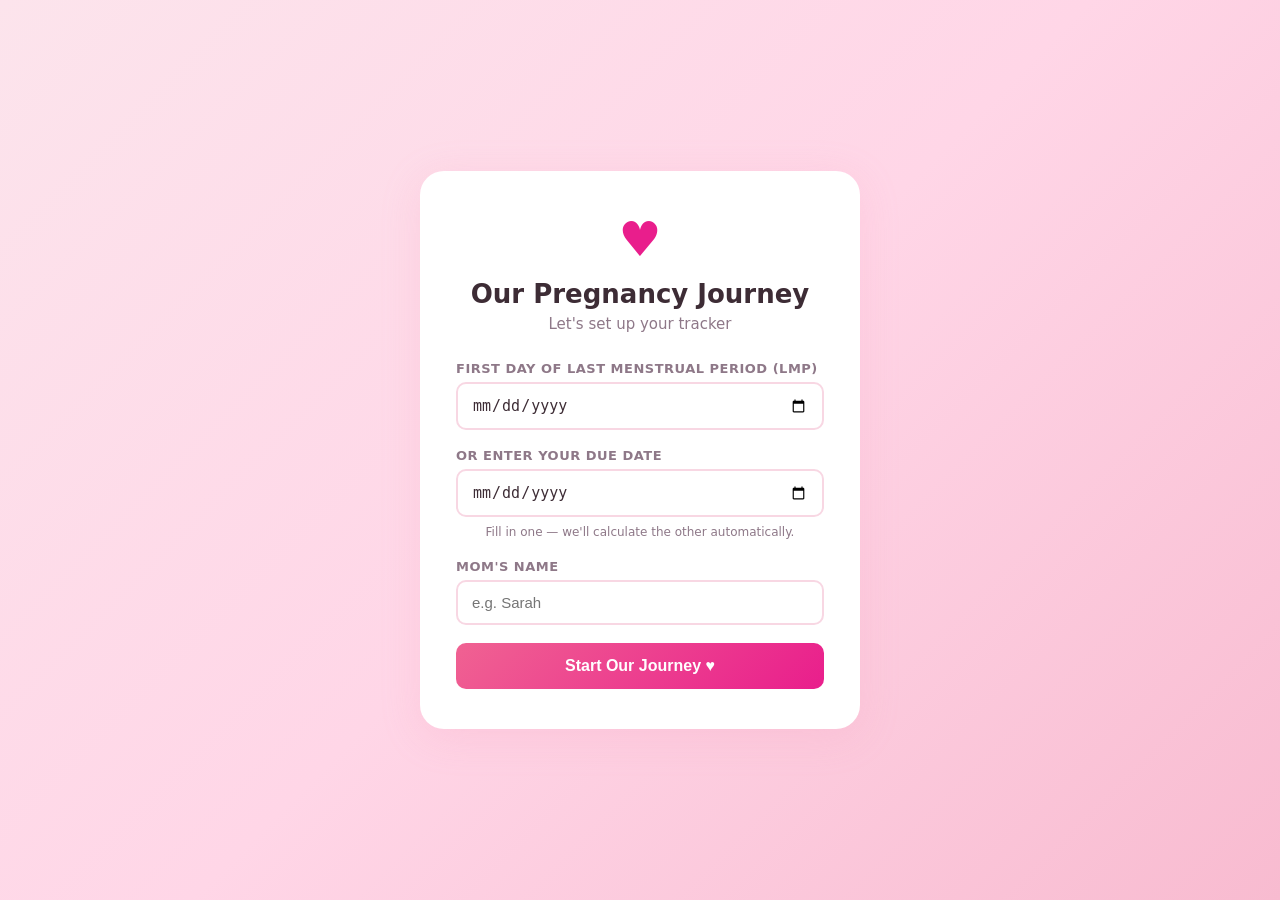
==== pregnancy-tracker.html @ 7a318e93 "Add single-file standalone pregnancy tracker Bundles all CSS and JS inline into one HTML file so it " ====
<!DOCTYPE html>
<html lang="en">
<head>
  <meta charset="UTF-8" />
  <meta name="viewport" content="width=device-width, initial-scale=1.0" />
  <title>Our Pregnancy Journey</title>
  <style>
/* ── Reset & Base ── */
*, *::before, *::after { box-sizing: border-box; margin: 0; padding: 0; }

:root {
  --pink:      #f48fb1;
  --pink-dark: #e91e8c;
  --pink-light:#fce4ec;
  --rose:      #f06292;
  --cream:     #fff8f9;
  --white:     #ffffff;
  --text:      #3d2c35;
  --text-muted:#8e7888;
  --border:    #f8d7e3;
  --shadow:    rgba(244,143,177,.18);
  --radius:    16px;
  --radius-sm: 10px;
}

body {
  font-family: 'Segoe UI', system-ui, -apple-system, sans-serif;
  background: var(--cream);
  color: var(--text);
  min-height: 100vh;
}

.hidden { display: none !important; }
.screen { min-height: 100vh; }

/* ── Setup Screen ── */
#setup-screen {
  display: flex;
  align-items: center;
  justify-content: center;
  padding: 24px;
  background: linear-gradient(135deg, #fce4ec 0%, #ffd6e7 50%, #f8bbd0 100%);
}

.setup-card {
  background: var(--white);
  border-radius: 24px;
  padding: 40px 36px;
  width: 100%;
  max-width: 440px;
  box-shadow: 0 8px 40px var(--shadow);
  text-align: center;
}

.heart-icon {
  font-size: 48px;
  color: var(--pink-dark);
  margin-bottom: 12px;
  animation: heartbeat 1.4s ease infinite;
}

@keyframes heartbeat {
  0%, 100% { transform: scale(1); }
  14%       { transform: scale(1.15); }
  28%       { transform: scale(1); }
  42%       { transform: scale(1.1); }
}

.setup-card h1 { font-size: 26px; font-weight: 700; color: var(--text); margin-bottom: 6px; }
.subtitle { color: var(--text-muted); margin-bottom: 28px; font-size: 15px; }

.form-group { text-align: left; margin-bottom: 18px; }

.form-group label {
  display: block; font-size: 13px; font-weight: 600; color: var(--text-muted);
  text-transform: uppercase; letter-spacing: .5px; margin-bottom: 6px;
}

.form-group input, .form-group textarea {
  width: 100%; padding: 12px 14px; border: 2px solid var(--border);
  border-radius: var(--radius-sm); font-size: 15px; color: var(--text);
  background: var(--white); transition: border-color .2s; outline: none;
}
.form-group input:focus, .form-group textarea:focus { border-color: var(--pink); }

.hint { font-size: 12px; color: var(--text-muted); margin-bottom: 20px; margin-top: -10px; }

/* ── Buttons ── */
.btn-primary {
  display: inline-block; width: 100%; padding: 14px;
  background: linear-gradient(135deg, var(--rose) 0%, var(--pink-dark) 100%);
  color: #fff; border: none; border-radius: var(--radius-sm);
  font-size: 16px; font-weight: 600; cursor: pointer; transition: opacity .2s, transform .1s;
}
.btn-primary:hover  { opacity: .92; }
.btn-primary:active { transform: scale(.98); }

.btn-secondary {
  padding: 12px 20px; background: var(--border); color: var(--text);
  border: none; border-radius: var(--radius-sm); font-size: 15px; font-weight: 600; cursor: pointer;
}

.btn-danger {
  display: block; width: 100%; margin-top: 16px; padding: 10px;
  background: none; border: 1px solid #f8bbd0; border-radius: var(--radius-sm);
  color: #c62828; font-size: 13px; cursor: pointer;
}
.btn-danger:hover { background: #ffebee; }

/* ── Header ── */
header { background: var(--white); border-bottom: 1px solid var(--border); position: sticky; top: 0; z-index: 10; }

.header-content {
  max-width: 640px; margin: 0 auto; padding: 16px 20px;
  display: flex; align-items: center; justify-content: space-between;
}

.header-left { display: flex; align-items: center; gap: 8px; font-weight: 700; font-size: 17px; }

.heart-small { color: var(--pink-dark); font-size: 18px; animation: heartbeat 1.4s ease infinite; }

.btn-settings {
  background: none; border: none; font-size: 20px; cursor: pointer;
  color: var(--text-muted); padding: 4px 8px; border-radius: 8px; transition: background .2s;
}
.btn-settings:hover { background: var(--pink-light); }

/* ── Main ── */
main {
  max-width: 640px; margin: 0 auto; padding: 20px 16px 60px;
  display: flex; flex-direction: column; gap: 20px;
}

/* ── Progress Banner ── */
.progress-banner {
  background: linear-gradient(135deg, var(--rose) 0%, var(--pink-dark) 100%);
  border-radius: 20px; padding: 28px 24px;
  display: flex; align-items: center; justify-content: center; gap: 24px;
  color: #fff; position: relative; overflow: hidden;
}
.progress-banner::before {
  content: '♥'; position: absolute; right: 20px; top: 50%; transform: translateY(-50%);
  font-size: 80px; opacity: .12;
}

.week-display, .day-display { text-align: center; }
.week-number, .day-number { font-size: 52px; font-weight: 800; line-height: 1; }
.week-label, .day-label { font-size: 14px; opacity: .85; font-weight: 500; text-transform: uppercase; letter-spacing: .5px; }

.trimester-badge {
  position: absolute; top: 14px; right: 16px;
  background: rgba(255,255,255,.25); border: 1px solid rgba(255,255,255,.4);
  border-radius: 20px; padding: 4px 12px; font-size: 12px; font-weight: 600; color: #fff;
}

/* ── Progress Bar ── */
.progress-section { background: var(--white); border-radius: var(--radius); padding: 18px 20px; box-shadow: 0 2px 12px var(--shadow); }
.progress-track { height: 10px; background: var(--pink-light); border-radius: 99px; overflow: hidden; margin-bottom: 8px; }
.progress-fill { height: 100%; background: linear-gradient(90deg, var(--rose), var(--pink-dark)); border-radius: 99px; transition: width 1s ease; width: 0%; }
.progress-labels { display: flex; justify-content: space-between; font-size: 12px; color: var(--text-muted); }

/* ── Dates Row ── */
.dates-row { display: grid; grid-template-columns: repeat(3, 1fr); gap: 12px; }
.date-card { background: var(--white); border-radius: var(--radius); padding: 16px 12px; text-align: center; box-shadow: 0 2px 12px var(--shadow); }
.date-card-label { font-size: 11px; font-weight: 600; color: var(--text-muted); text-transform: uppercase; letter-spacing: .5px; margin-bottom: 6px; }
.date-card-value { font-size: 15px; font-weight: 700; color: var(--text); }

/* ── Milestone Card ── */
.milestone-card {
  background: var(--white); border-radius: var(--radius); padding: 20px;
  display: flex; align-items: flex-start; gap: 16px;
  box-shadow: 0 2px 12px var(--shadow); border-left: 4px solid var(--pink);
}
.milestone-emoji { font-size: 36px; flex-shrink: 0; }
.milestone-content h3 { font-size: 15px; font-weight: 700; margin-bottom: 4px; color: var(--pink-dark); }
.milestone-content p { font-size: 14px; color: var(--text-muted); line-height: 1.6; }

/* ── Check-in Section ── */
.checkin-section { background: var(--white); border-radius: var(--radius); padding: 24px 20px; box-shadow: 0 2px 12px var(--shadow); }
.checkin-section h2 { font-size: 19px; font-weight: 700; margin-bottom: 4px; }
.checkin-sub { font-size: 13px; color: var(--text-muted); margin-bottom: 18px; }

/* Mood Grid */
.mood-grid { display: grid; grid-template-columns: repeat(3, 1fr); gap: 10px; margin-bottom: 20px; }
.mood-btn {
  display: flex; flex-direction: column; align-items: center; gap: 6px;
  padding: 12px 8px; background: var(--cream); border: 2px solid transparent;
  border-radius: var(--radius-sm); cursor: pointer; transition: all .2s;
  font-size: 13px; font-weight: 500; color: var(--text);
}
.mood-btn:hover { background: var(--pink-light); border-color: var(--pink); }
.mood-btn.selected { background: var(--pink-light); border-color: var(--pink-dark); color: var(--pink-dark); font-weight: 700; }
.mood-emoji { font-size: 26px; }

/* Symptoms */
.symptom-section { margin-bottom: 18px; }
.symptom-label { display: block; font-size: 13px; font-weight: 600; color: var(--text-muted); text-transform: uppercase; letter-spacing: .5px; margin-bottom: 10px; }
.symptom-chips { display: flex; flex-wrap: wrap; gap: 8px; }
.chip { padding: 7px 14px; background: var(--cream); border: 1.5px solid var(--border); border-radius: 99px; font-size: 13px; cursor: pointer; transition: all .2s; color: var(--text); }
.chip:hover { border-color: var(--pink); }
.chip.active { background: var(--pink-light); border-color: var(--pink-dark); color: var(--pink-dark); font-weight: 600; }

/* Notes */
.notes-section { margin-bottom: 18px; }
.notes-section label { display: block; font-size: 13px; font-weight: 600; color: var(--text-muted); text-transform: uppercase; letter-spacing: .5px; margin-bottom: 8px; }
.notes-section textarea { width: 100%; padding: 12px 14px; border: 2px solid var(--border); border-radius: var(--radius-sm); font-size: 14px; color: var(--text); resize: vertical; font-family: inherit; outline: none; transition: border-color .2s; }
.notes-section textarea:focus { border-color: var(--pink); }

.btn-save { margin-top: 4px; }
.save-feedback { text-align: center; color: #388e3c; font-weight: 600; font-size: 14px; margin-top: 10px; animation: fadeIn .3s ease; }
@keyframes fadeIn { from { opacity: 0; transform: translateY(-6px); } to { opacity: 1; transform: translateY(0); } }

/* ── History ── */
.history-section { background: var(--white); border-radius: var(--radius); padding: 24px 20px; box-shadow: 0 2px 12px var(--shadow); }
.history-section h2 { font-size: 19px; font-weight: 700; margin-bottom: 16px; }
.history-list { display: flex; flex-direction: column; gap: 14px; }
.empty-state { color: var(--text-muted); font-size: 14px; text-align: center; padding: 20px 0; }
.history-entry { border: 1.5px solid var(--border); border-radius: var(--radius-sm); padding: 14px 16px; background: var(--cream); }
.history-entry-header { display: flex; align-items: center; justify-content: space-between; margin-bottom: 6px; }
.entry-date { font-size: 13px; font-weight: 700; color: var(--text-muted); }
.entry-week { font-size: 12px; background: var(--pink-light); color: var(--pink-dark); padding: 2px 8px; border-radius: 99px; font-weight: 600; }
.entry-mood { font-size: 15px; font-weight: 600; margin-bottom: 6px; display: flex; align-items: center; gap: 6px; }
.entry-symptoms { display: flex; flex-wrap: wrap; gap: 5px; margin-bottom: 6px; }
.entry-symptom-chip { font-size: 11px; background: var(--border); color: var(--text-muted); padding: 2px 8px; border-radius: 99px; }
.entry-notes { font-size: 13px; color: var(--text); line-height: 1.5; font-style: italic; }

/* ── Settings Modal ── */
.modal { position: fixed; inset: 0; background: rgba(0,0,0,.4); z-index: 100; display: flex; align-items: center; justify-content: center; padding: 20px; }
.modal-card { background: var(--white); border-radius: 20px; padding: 32px 28px; width: 100%; max-width: 420px; box-shadow: 0 8px 40px rgba(0,0,0,.2); }
.modal-card h2 { font-size: 20px; font-weight: 700; margin-bottom: 20px; }
.modal-actions { display: flex; gap: 10px; margin-top: 8px; }
.modal-actions .btn-primary { flex: 1; width: auto; }

@media (max-width: 400px) {
  .progress-banner { padding: 22px 16px; }
  .week-number, .day-number { font-size: 44px; }
  .mood-grid { grid-template-columns: repeat(2, 1fr); }
  .date-card-value { font-size: 13px; }
}
  </style>
</head>
<body>
<div id="app">

  <!-- Setup Screen -->
  <div id="setup-screen" class="screen hidden">
    <div class="setup-card">
      <div class="heart-icon">♥</div>
      <h1>Our Pregnancy Journey</h1>
      <p class="subtitle">Let's set up your tracker</p>
      <div class="form-group">
        <label>First day of last menstrual period (LMP)</label>
        <input type="date" id="lmp-input" />
      </div>
      <div class="form-group">
        <label>Or enter your due date</label>
        <input type="date" id="due-date-input" />
      </div>
      <p class="hint">Fill in one — we'll calculate the other automatically.</p>
      <div class="form-group">
        <label>Mom's name</label>
        <input type="text" id="mom-name-input" placeholder="e.g. Sarah" />
      </div>
      <button class="btn-primary" onclick="saveSetup()">Start Our Journey ♥</button>
    </div>
  </div>

  <!-- Main Dashboard -->
  <div id="dashboard" class="screen hidden">
    <header>
      <div class="header-content">
        <div class="header-left">
          <span class="heart-small">♥</span>
          <span id="header-name">Our Pregnancy Journey</span>
        </div>
        <button class="btn-settings" onclick="showSettings()" title="Settings">⚙</button>
      </div>
    </header>

    <main>
      <section class="progress-banner">
        <div class="week-display">
          <div class="week-number" id="week-number">0</div>
          <div class="week-label">weeks</div>
        </div>
        <div class="day-display">
          <div class="day-number" id="day-number">0</div>
          <div class="day-label">days</div>
        </div>
        <div class="trimester-badge" id="trimester-badge">1st Trimester</div>
      </section>

      <section class="progress-section">
        <div class="progress-track">
          <div class="progress-fill" id="progress-fill"></div>
        </div>
        <div class="progress-labels">
          <span>Week 1</span>
          <span id="days-remaining"></span>
          <span>Week 40</span>
        </div>
      </section>

      <section class="dates-row">
        <div class="date-card">
          <div class="date-card-label">Due Date</div>
          <div class="date-card-value" id="due-date-display">—</div>
        </div>
        <div class="date-card">
          <div class="date-card-label">Days Along</div>
          <div class="date-card-value" id="days-along">—</div>
        </div>
        <div class="date-card">
          <div class="date-card-label">Days Left</div>
          <div class="date-card-value" id="days-left">—</div>
        </div>
      </section>

      <section class="milestone-card">
        <div class="milestone-emoji" id="milestone-emoji">🌱</div>
        <div class="milestone-content">
          <h3 id="milestone-title">This week</h3>
          <p id="milestone-text">Loading milestone…</p>
        </div>
      </section>

      <section class="checkin-section">
        <h2>How are you feeling today?</h2>
        <p class="checkin-sub" id="checkin-date-label">Log today's wellness</p>

        <div class="mood-grid">
          <button class="mood-btn" data-mood="great" onclick="selectMood(this)"><span class="mood-emoji">😄</span><span>Great</span></button>
          <button class="mood-btn" data-mood="good" onclick="selectMood(this)"><span class="mood-emoji">🙂</span><span>Good</span></button>
          <button class="mood-btn" data-mood="okay" onclick="selectMood(this)"><span class="mood-emoji">😐</span><span>Okay</span></button>
          <button class="mood-btn" data-mood="tired" onclick="selectMood(this)"><span class="mood-emoji">😴</span><span>Tired</span></button>
          <button class="mood-btn" data-mood="nauseous" onclick="selectMood(this)"><span class="mood-emoji">🤢</span><span>Nauseous</span></button>
          <button class="mood-btn" data-mood="rough" onclick="selectMood(this)"><span class="mood-emoji">😞</span><span>Rough Day</span></button>
        </div>

        <div class="symptom-section">
          <label class="symptom-label">Any symptoms today? (select all that apply)</label>
          <div class="symptom-chips">
            <button class="chip" onclick="toggleChip(this)">Morning sickness</button>
            <button class="chip" onclick="toggleChip(this)">Fatigue</button>
            <button class="chip" onclick="toggleChip(this)">Heartburn</button>
            <button class="chip" onclick="toggleChip(this)">Back pain</button>
            <button class="chip" onclick="toggleChip(this)">Cravings</button>
            <button class="chip" onclick="toggleChip(this)">Headache</button>
            <button class="chip" onclick="toggleChip(this)">Swelling</button>
            <button class="chip" onclick="toggleChip(this)">Insomnia</button>
            <button class="chip" onclick="toggleChip(this)">Kicks felt</button>
            <button class="chip" onclick="toggleChip(this)">Braxton Hicks</button>
          </div>
        </div>

        <div class="notes-section">
          <label for="notes-input">Notes / thoughts for today</label>
          <textarea id="notes-input" placeholder="How was your day? Any moments worth remembering…" rows="3"></textarea>
        </div>

        <button class="btn-primary btn-save" onclick="saveCheckin()">Save Today's Entry ♥</button>
        <div id="save-feedback" class="save-feedback hidden">Entry saved! ✓</div>
      </section>

      <section class="history-section">
        <h2>Wellness Journal</h2>
        <div id="history-list" class="history-list">
          <p class="empty-state">No entries yet — start logging today!</p>
        </div>
      </section>
    </main>
  </div>

  <!-- Settings Modal -->
  <div id="settings-modal" class="modal hidden">
    <div class="modal-card">
      <h2>Settings</h2>
      <div class="form-group">
        <label>Mom's name</label>
        <input type="text" id="settings-mom-name" />
      </div>
      <div class="form-group">
        <label>First day of LMP</label>
        <input type="date" id="settings-lmp" />
      </div>
      <div class="form-group">
        <label>Due date</label>
        <input type="date" id="settings-due" />
      </div>
      <div class="modal-actions">
        <button class="btn-secondary" onclick="closeSettings()">Cancel</button>
        <button class="btn-primary" onclick="saveSettings()">Save Changes</button>
      </div>
      <button class="btn-danger" onclick="resetApp()">Reset All Data</button>
    </div>
  </div>

</div>
<script>
'use strict';

const STORE = {
  get: k => { try { return JSON.parse(localStorage.getItem(k)); } catch { return null; } },
  set: (k, v) => localStorage.setItem(k, JSON.stringify(v)),
  del: k => localStorage.removeItem(k),
};

const MILESTONES = {
  4:  { emoji: '🌱', title: 'Week 4 – Implantation', text: 'The fertilised egg has nestled into the uterine lining. The placenta and amniotic sac are beginning to form.' },
  5:  { emoji: '🫀', title: 'Week 5 – Heart forming', text: 'The neural tube (future brain & spinal cord) is developing. A tiny heart has started beating!' },
  6:  { emoji: '💗', title: 'Week 6 – Heartbeat', text: 'Baby\'s heart is beating about 110 times per minute. Tiny arm and leg buds are visible.' },
  7:  { emoji: '🧠', title: 'Week 7 – Brain growth', text: 'Baby\'s brain is growing rapidly. Facial features — eyes, nostrils and ears — are taking shape.' },
  8:  { emoji: '🫘', title: 'Week 8 – Bean-sized', text: 'Baby is about the size of a kidney bean. Fingers and toes are beginning to separate.' },
  9:  { emoji: '🍇', title: 'Week 9 – Grape-sized', text: 'All essential organs are in place. Baby can make small movements, though you can\'t feel them yet.' },
  10: { emoji: '🍓', title: 'Week 10 – Strawberry', text: 'Baby is now officially called a fetus. Tiny bones are starting to harden.' },
  11: { emoji: '🫒', title: 'Week 11 – Olive-sized', text: 'Baby\'s organs are fully formed and growing. Fingers and toes are no longer webbed.' },
  12: { emoji: '🍋', title: 'Week 12 – Lemon', text: 'End of first trimester! Risk of miscarriage drops significantly. Baby can open and close fists.' },
  13: { emoji: '🍑', title: 'Week 13 – Peach', text: 'Welcome to the second trimester! Fingerprints are forming on baby\'s tiny fingertips.' },
  14: { emoji: '🍊', title: 'Week 14 – Navel orange', text: 'Baby can squint, frown and grimace. The kidneys are producing urine.' },
  15: { emoji: '🍏', title: 'Week 15 – Apple', text: 'Baby is forming taste buds. You may start to feel the first flutters of movement (quickening).' },
  16: { emoji: '🥑', title: 'Week 16 – Avocado', text: 'Baby\'s ears are developed enough to hear your voice. The backbone and muscles are strengthening.' },
  17: { emoji: '🍐', title: 'Week 17 – Pear', text: 'Baby is putting on fat deposits to keep warm. Sweat glands are forming.' },
  18: { emoji: '🥭', title: 'Week 18 – Mango', text: 'This is a common week for the anatomy ultrasound! Baby\'s nervous system is maturing rapidly.' },
  19: { emoji: '🫑', title: 'Week 19 – Heirloom tomato', text: 'Baby is developing a waxy protective coating called vernix. You may feel kicks more regularly now.' },
  20: { emoji: '🍌', title: 'Week 20 – Banana', text: 'Halfway there! Baby can hear sounds from outside the womb. Their senses are developing quickly.' },
  21: { emoji: '🥕', title: 'Week 21 – Carrot', text: 'Baby\'s digestive system is practicing swallowing amniotic fluid. You\'ll feel stronger kicks soon.' },
  22: { emoji: '🌽', title: 'Week 22 – Corn on the cob', text: 'Baby\'s lips and eyebrows are distinct. They may suck their thumb in there.' },
  23: { emoji: '🍆', title: 'Week 23 – Eggplant', text: 'Baby is gaining weight steadily. Their skin is still somewhat transparent but filling out.' },
  24: { emoji: '🌽', title: 'Week 24 – Ear of corn', text: 'Baby reaches a major viability milestone. Lungs are developing the surfactant needed to breathe.' },
  25: { emoji: '🥦', title: 'Week 25 – Cauliflower', text: 'Baby responds to touch and may startle at loud sounds. Hair, eyebrows and eyelashes are present.' },
  26: { emoji: '🥬', title: 'Week 26 – Kale', text: 'Baby\'s eyes are forming and will soon open. Brain activity is increasing rapidly.' },
  27: { emoji: '🥒', title: 'Week 27 – Cucumber', text: 'End of second trimester approaching! Baby sleeps and wakes in regular cycles.' },
  28: { emoji: '🫛', title: 'Week 28 – Start of 3rd Trimester', text: 'Third trimester begins! Baby can blink and has eyelashes. Brain is forming grooves and indentations.' },
  29: { emoji: '🍠', title: 'Week 29 – Butternut squash', text: 'Baby is kicking and stretching regularly. Muscles and lungs are maturing for life outside.' },
  30: { emoji: '🎃', title: 'Week 30 – Cabbage', text: 'Baby is about 15 inches long. They\'re storing fat and the lanugo (fine hair) is starting to disappear.' },
  31: { emoji: '🥥', title: 'Week 31 – Coconut', text: 'Baby\'s brain and nerves are directing all bodily functions. They\'re practicing breathing movements.' },
  32: { emoji: '🫐', title: 'Week 32 – Jicama', text: 'Baby has toenails, fingernails and real hair! They\'re head-down in most cases now.' },
  33: { emoji: '🍍', title: 'Week 33 – Pineapple', text: 'Baby\'s bones are hardening (except the skull, which stays soft for delivery). Their immune system is developing.' },
  34: { emoji: '🎾', title: 'Week 34 – Cantaloupe', text: 'Baby is considered "late preterm." The central nervous system and lungs are nearly mature.' },
  35: { emoji: '🏈', title: 'Week 35 – Honeydew', text: 'Most of the development is complete. Baby is gaining about half a pound per week now.' },
  36: { emoji: '🥗', title: 'Week 36 – Head of lettuce', text: 'Baby may "drop" into the pelvis (lightening). You might breathe easier but feel more pressure below.' },
  37: { emoji: '✅', title: 'Week 37 – Full term!', text: 'Baby is considered early term. They\'re likely in position for birth. Final organ systems are maturing.' },
  38: { emoji: '🌟', title: 'Week 38 – Watermelon', text: 'Baby is fully developed and ready to meet you! Most of the vernix has disappeared.' },
  39: { emoji: '💫', title: 'Week 39 – Almost!', text: 'Brain is still rapidly developing. Baby could arrive any day — watch for signs of labor!' },
  40: { emoji: '🎉', title: 'Week 40 – Due week!', text: 'You\'ve made it to your due date! Every day is a waiting game now. Baby will arrive on their own schedule.' },
};

function getMilestone(week) {
  if (week < 4) return { emoji: '🤰', title: 'Very early days', text: 'You\'re in the earliest days of pregnancy. The journey is just beginning!' };
  if (week > 40) return { emoji: '👶', title: 'Past due date', text: 'You\'ve passed your due date — baby is taking their time! Stay in close contact with your care team.' };
  for (let w = week; w >= 4; w--) {
    if (MILESTONES[w]) return MILESTONES[w];
  }
  return { emoji: '🌱', title: `Week ${week}`, text: 'Growing and thriving!' };
}

function today() { const d = new Date(); d.setHours(0,0,0,0); return d; }

function parseDate(str) {
  if (!str) return null;
  const [y,m,d] = str.split('-').map(Number);
  return new Date(y, m-1, d);
}

function formatDate(date) {
  if (!date) return '—';
  return date.toLocaleDateString('en-US', { month: 'short', day: 'numeric', year: 'numeric' });
}

function formatDateKey(date) {
  const y = date.getFullYear();
  const m = String(date.getMonth()+1).padStart(2,'0');
  const d = String(date.getDate()).padStart(2,'0');
  return `${y}-${m}-${d}`;
}

function lmpFromDue(dueDate) { const d = new Date(dueDate); d.setDate(d.getDate()-280); return d; }
function dueFromLmp(lmpDate) { const d = new Date(lmpDate); d.setDate(d.getDate()+280); return d; }

function calcPregnancy(lmpDate) {
  const now = today();
  const totalDays = Math.floor((now - lmpDate) / 86400000);
  const week = Math.floor(totalDays / 7);
  const dayOfWeek = totalDays % 7;
  const dueDate = dueFromLmp(lmpDate);
  const daysLeft = Math.max(0, Math.floor((dueDate - now) / 86400000));
  const progress = Math.min(100, Math.max(0, (totalDays / 280) * 100));
  return { week, dayOfWeek, totalDays, daysLeft, dueDate, progress };
}

function trimesterLabel(week) {
  if (week < 14) return '1st Trimester';
  if (week < 28) return '2nd Trimester';
  return '3rd Trimester';
}

let selectedMood = null;
function getConfig()   { return STORE.get('pg_config'); }
function getCheckins() { return STORE.get('pg_checkins') || {}; }

document.addEventListener('DOMContentLoaded', () => {
  const cfg = getConfig();
  if (!cfg || !cfg.lmp) {
    showScreen('setup-screen');
    document.getElementById('lmp-input').max = formatDateKey(today());
    document.getElementById('lmp-input').addEventListener('change', e => {
      if (e.target.value) document.getElementById('due-date-input').value = formatDateKey(dueFromLmp(parseDate(e.target.value)));
    });
    document.getElementById('due-date-input').addEventListener('change', e => {
      if (e.target.value) document.getElementById('lmp-input').value = formatDateKey(lmpFromDue(parseDate(e.target.value)));
    });
  } else {
    showDashboard(cfg);
  }
});

function showScreen(id) {
  ['setup-screen','dashboard'].forEach(s => { const el = document.getElementById(s); if (el) el.classList.add('hidden'); });
  document.getElementById(id).classList.remove('hidden');
}

function saveSetup() {
  const lmpVal = document.getElementById('lmp-input').value;
  const dueVal = document.getElementById('due-date-input').value;
  const name   = document.getElementById('mom-name-input').value.trim();
  if (!lmpVal && !dueVal) { alert('Please enter either your LMP or due date to continue.'); return; }
  const lmpDate = lmpVal ? parseDate(lmpVal) : lmpFromDue(parseDate(dueVal));
  const cfg = { lmp: formatDateKey(lmpDate), name: name || 'Mama' };
  STORE.set('pg_config', cfg);
  showDashboard(cfg);
}

function showDashboard(cfg) {
  showScreen('dashboard');
  const lmpDate = parseDate(cfg.lmp);
  const { week, dayOfWeek, totalDays, daysLeft, dueDate, progress } = calcPregnancy(lmpDate);

  document.getElementById('header-name').textContent = cfg.name ? `${cfg.name}'s Journey` : 'Our Pregnancy Journey';
  document.getElementById('week-number').textContent = week;
  document.getElementById('day-number').textContent  = dayOfWeek;
  document.getElementById('trimester-badge').textContent = trimesterLabel(week);
  document.getElementById('progress-fill').style.width = `${progress.toFixed(1)}%`;
  document.getElementById('days-remaining').textContent = `${Math.round(progress)}% complete`;
  document.getElementById('due-date-display').textContent = formatDate(dueDate);
  document.getElementById('days-along').textContent = `${totalDays}`;
  document.getElementById('days-left').textContent  = daysLeft > 0 ? `${daysLeft}` : 'Here! 🎉';

  const ms = getMilestone(week);
  document.getElementById('milestone-emoji').textContent = ms.emoji;
  document.getElementById('milestone-title').textContent = ms.title;
  document.getElementById('milestone-text').textContent  = ms.text;

  document.getElementById('checkin-date-label').textContent =
    `Logging for ${today().toLocaleDateString('en-US', { weekday: 'long', month: 'long', day: 'numeric' })} · Week ${week}, Day ${dayOfWeek}`;

  const checkins = getCheckins();
  const todayStr = formatDateKey(today());
  if (checkins[todayStr]) prefillCheckin(checkins[todayStr]);
  renderHistory();
}

function prefillCheckin(entry) {
  if (entry.mood) {
    const btn = document.querySelector(`.mood-btn[data-mood="${entry.mood}"]`);
    if (btn) { selectedMood = entry.mood; btn.classList.add('selected'); }
  }
  (entry.symptoms || []).forEach(sym => {
    document.querySelectorAll('.chip').forEach(c => { if (c.textContent.trim() === sym) c.classList.add('active'); });
  });
  if (entry.notes) document.getElementById('notes-input').value = entry.notes;
}

function selectMood(btn) {
  document.querySelectorAll('.mood-btn').forEach(b => b.classList.remove('selected'));
  btn.classList.add('selected');
  selectedMood = btn.dataset.mood;
}

function toggleChip(chip) { chip.classList.toggle('active'); }

function saveCheckin() {
  if (!selectedMood) { alert('Please select how you\'re feeling before saving.'); return; }
  const cfg = getConfig();
  const { week, dayOfWeek } = calcPregnancy(parseDate(cfg.lmp));
  const todayStr = formatDateKey(today());
  const symptoms = [];
  document.querySelectorAll('.chip.active').forEach(c => symptoms.push(c.textContent.trim()));
  const entry = { date: todayStr, week, dayOfWeek, mood: selectedMood, symptoms, notes: document.getElementById('notes-input').value.trim() };
  const checkins = getCheckins();
  checkins[todayStr] = entry;
  STORE.set('pg_checkins', checkins);
  const fb = document.getElementById('save-feedback');
  fb.classList.remove('hidden');
  setTimeout(() => fb.classList.add('hidden'), 3000);
  renderHistory();
}

const MOOD_DISPLAY = {
  great:    { emoji: '😄', label: 'Great' },
  good:     { emoji: '🙂', label: 'Good' },
  okay:     { emoji: '😐', label: 'Okay' },
  tired:    { emoji: '😴', label: 'Tired' },
  nauseous: { emoji: '🤢', label: 'Nauseous' },
  rough:    { emoji: '😞', label: 'Rough Day' },
};

function renderHistory() {
  const checkins = getCheckins();
  const list = document.getElementById('history-list');
  const keys = Object.keys(checkins).sort((a,b) => b.localeCompare(a));
  if (keys.length === 0) { list.innerHTML = '<p class="empty-state">No entries yet — start logging today!</p>'; return; }
  list.innerHTML = keys.map(key => {
    const e = checkins[key];
    const d = parseDate(key);
    const dateLabel = d.toLocaleDateString('en-US', { weekday: 'short', month: 'short', day: 'numeric', year: 'numeric' });
    const mood = MOOD_DISPLAY[e.mood] || { emoji: '😐', label: e.mood };
    const symptomsHtml = (e.symptoms||[]).map(s => `<span class="entry-symptom-chip">${s}</span>`).join('');
    const notesHtml = e.notes ? `<div class="entry-notes">"${e.notes}"</div>` : '';
    return `<div class="history-entry">
      <div class="history-entry-header">
        <span class="entry-date">${dateLabel}</span>
        <span class="entry-week">Week ${e.week}, Day ${e.dayOfWeek}</span>
      </div>
      <div class="entry-mood">${mood.emoji} ${mood.label}</div>
      ${symptomsHtml ? `<div class="entry-symptoms">${symptomsHtml}</div>` : ''}
      ${notesHtml}
    </div>`;
  }).join('');
}

function showSettings() {
  const cfg = getConfig();
  if (cfg) {
    document.getElementById('settings-mom-name').value = cfg.name || '';
    document.getElementById('settings-lmp').value = cfg.lmp || '';
    document.getElementById('settings-due').value = cfg.lmp ? formatDateKey(dueFromLmp(parseDate(cfg.lmp))) : '';
  }
  document.getElementById('settings-modal').classList.remove('hidden');
  document.getElementById('settings-lmp').oninput = e => {
    if (e.target.value) document.getElementById('settings-due').value = formatDateKey(dueFromLmp(parseDate(e.target.value)));
  };
  document.getElementById('settings-due').oninput = e => {
    if (e.target.value) document.getElementById('settings-lmp').value = formatDateKey(lmpFromDue(parseDate(e.target.value)));
  };
}

function closeSettings() { document.getElementById('settings-modal').classList.add('hidden'); }

function saveSettings() {
  const name = document.getElementById('settings-mom-name').value.trim();
  const lmpVal = document.getElementById('settings-lmp').value;
  if (!lmpVal) { alert('Please enter an LMP or due date.'); return; }
  const cfg = { lmp: lmpVal, name: name || 'Mama' };
  STORE.set('pg_config', cfg);
  closeSettings();
  showDashboard(cfg);
}

function resetApp() {
  if (!confirm('This will delete all your data including the entire wellness journal. Are you sure?')) return;
  STORE.del('pg_config');
  STORE.del('pg_checkins');
  closeSettings();
  location.reload();
}
</script>
</body>
</html>
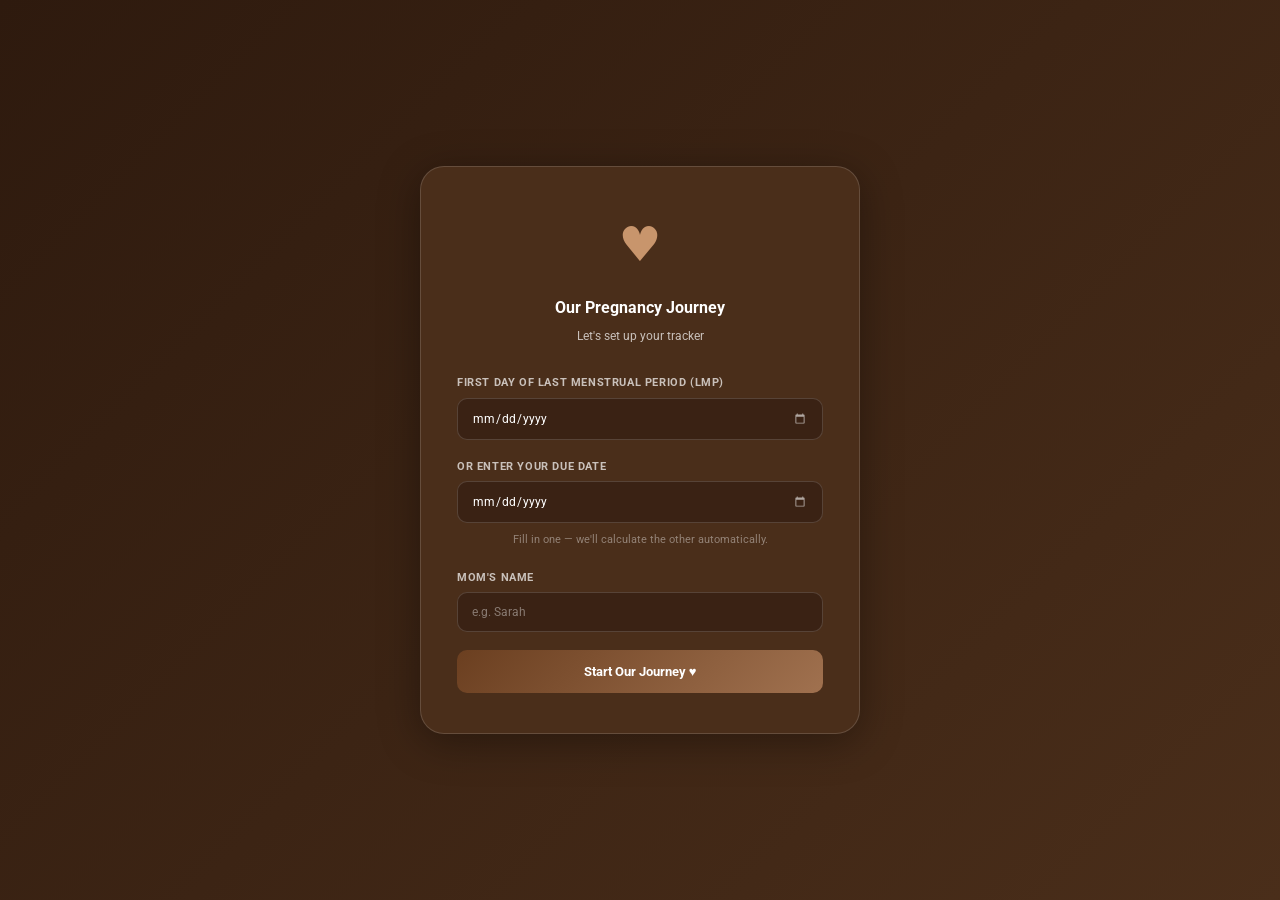
==== commit 87e4140d: "Redesign: earthy brown theme, Roboto font, updated sizing Dark brown colour palette with white text," ====
--- a/pregnancy-tracker.html
+++ b/pregnancy-tracker.html
@@ -3,61 +3,54 @@
 <head>
   <meta charset="UTF-8" />
   <meta name="viewport" content="width=device-width, initial-scale=1.0" />
-  <title>Our Pregnancy Journey</title>
+  <title>Tumi's Pregnancy Journey ♥</title>
+  <link rel="preconnect" href="https://fonts.googleapis.com">
+  <link href="https://fonts.googleapis.com/css2?family=Roboto:wght@400;500;700&display=swap" rel="stylesheet">
   <style>
-/* ── Reset & Base ── */
 *, *::before, *::after { box-sizing: border-box; margin: 0; padding: 0; }
 
 :root {
-  --pink:      #f48fb1;
-  --pink-dark: #e91e8c;
-  --pink-light:#fce4ec;
-  --rose:      #f06292;
-  --cream:     #fff8f9;
-  --white:     #ffffff;
-  --text:      #3d2c35;
-  --text-muted:#8e7888;
-  --border:    #f8d7e3;
-  --shadow:    rgba(244,143,177,.18);
-  --radius:    16px;
-  --radius-sm: 10px;
+  --brown-darkest: #1c0f0a;
+  --brown-dark:    #2e1a0e;
+  --brown-mid:     #4a2e1a;
+  --brown-warm:    #6b3f20;
+  --brown-accent:  #a0714f;
+  --brown-light:   #c8956c;
+  --brown-pale:    #3a2214;
+  --white:         #ffffff;
+  --white-70:      rgba(255,255,255,.70);
+  --white-40:      rgba(255,255,255,.40);
+  --white-15:      rgba(255,255,255,.15);
+  --white-08:      rgba(255,255,255,.08);
+  --shadow:        rgba(0,0,0,.35);
+  --radius:        16px;
+  --radius-sm:     10px;
 }
 
 body {
-  font-family: 'Segoe UI', system-ui, -apple-system, sans-serif;
-  background: var(--cream);
-  color: var(--text);
+  font-family: 'Roboto', system-ui, sans-serif;
+  font-size: 12px;
+  background: var(--brown-darkest);
+  color: var(--white);
   min-height: 100vh;
+  line-height: 1.6;
 }
 
 .hidden { display: none !important; }
 .screen { min-height: 100vh; }
 
-/* ── Setup Screen ── */
 #setup-screen {
-  display: flex;
-  align-items: center;
-  justify-content: center;
-  padding: 24px;
-  background: linear-gradient(135deg, #fce4ec 0%, #ffd6e7 50%, #f8bbd0 100%);
+  display: flex; align-items: center; justify-content: center; padding: 24px;
+  background: linear-gradient(135deg, var(--brown-dark) 0%, var(--brown-mid) 100%);
 }
 
 .setup-card {
-  background: var(--white);
-  border-radius: 24px;
-  padding: 40px 36px;
-  width: 100%;
-  max-width: 440px;
-  box-shadow: 0 8px 40px var(--shadow);
-  text-align: center;
-}
-
-.heart-icon {
-  font-size: 48px;
-  color: var(--pink-dark);
-  margin-bottom: 12px;
-  animation: heartbeat 1.4s ease infinite;
-}
+  background: var(--brown-mid); border-radius: 24px; padding: 40px 36px;
+  width: 100%; max-width: 440px; box-shadow: 0 8px 40px var(--shadow);
+  text-align: center; border: 1px solid var(--white-15);
+}
+
+.heart-icon { font-size: 48px; color: var(--brown-light); margin-bottom: 12px; animation: heartbeat 1.4s ease infinite; }
 
 @keyframes heartbeat {
   0%, 100% { transform: scale(1); }
@@ -66,168 +59,120 @@
   42%       { transform: scale(1.1); }
 }
 
-.setup-card h1 { font-size: 26px; font-weight: 700; color: var(--text); margin-bottom: 6px; }
-.subtitle { color: var(--text-muted); margin-bottom: 28px; font-size: 15px; }
-
+.setup-card h1 { font-size: 16px; font-weight: 700; color: var(--white); margin-bottom: 6px; }
+.subtitle { color: var(--white-70); margin-bottom: 28px; font-size: 12px; }
 .form-group { text-align: left; margin-bottom: 18px; }
-
-.form-group label {
-  display: block; font-size: 13px; font-weight: 600; color: var(--text-muted);
-  text-transform: uppercase; letter-spacing: .5px; margin-bottom: 6px;
-}
-
+.form-group label { display: block; font-size: 11px; font-weight: 700; color: var(--white-70); text-transform: uppercase; letter-spacing: .6px; margin-bottom: 6px; }
 .form-group input, .form-group textarea {
-  width: 100%; padding: 12px 14px; border: 2px solid var(--border);
-  border-radius: var(--radius-sm); font-size: 15px; color: var(--text);
-  background: var(--white); transition: border-color .2s; outline: none;
-}
-.form-group input:focus, .form-group textarea:focus { border-color: var(--pink); }
-
-.hint { font-size: 12px; color: var(--text-muted); margin-bottom: 20px; margin-top: -10px; }
-
-/* ── Buttons ── */
+  width: 100%; padding: 12px 14px; border: 1.5px solid var(--white-15);
+  border-radius: var(--radius-sm); font-size: 12px; color: var(--white);
+  background: var(--brown-pale); transition: border-color .2s; outline: none; font-family: 'Roboto', sans-serif;
+}
+.form-group input::placeholder { color: var(--white-40); }
+.form-group input:focus, .form-group textarea:focus { border-color: var(--brown-light); }
+input[type="date"]::-webkit-calendar-picker-indicator { filter: invert(1) opacity(.6); cursor: pointer; }
+.hint { font-size: 11px; color: var(--white-40); margin-bottom: 20px; margin-top: -10px; }
+
 .btn-primary {
   display: inline-block; width: 100%; padding: 14px;
-  background: linear-gradient(135deg, var(--rose) 0%, var(--pink-dark) 100%);
-  color: #fff; border: none; border-radius: var(--radius-sm);
-  font-size: 16px; font-weight: 600; cursor: pointer; transition: opacity .2s, transform .1s;
-}
-.btn-primary:hover  { opacity: .92; }
+  background: linear-gradient(135deg, var(--brown-warm) 0%, var(--brown-accent) 100%);
+  color: var(--white); border: none; border-radius: var(--radius-sm);
+  font-size: 13px; font-weight: 700; cursor: pointer; transition: opacity .2s, transform .1s; font-family: 'Roboto', sans-serif;
+}
+.btn-primary:hover  { opacity: .88; }
 .btn-primary:active { transform: scale(.98); }
 
 .btn-secondary {
-  padding: 12px 20px; background: var(--border); color: var(--text);
-  border: none; border-radius: var(--radius-sm); font-size: 15px; font-weight: 600; cursor: pointer;
+  padding: 12px 20px; background: var(--white-15); color: var(--white);
+  border: 1px solid var(--white-15); border-radius: var(--radius-sm);
+  font-size: 12px; font-weight: 500; cursor: pointer; font-family: 'Roboto', sans-serif;
 }
 
 .btn-danger {
   display: block; width: 100%; margin-top: 16px; padding: 10px;
-  background: none; border: 1px solid #f8bbd0; border-radius: var(--radius-sm);
-  color: #c62828; font-size: 13px; cursor: pointer;
-}
-.btn-danger:hover { background: #ffebee; }
-
-/* ── Header ── */
-header { background: var(--white); border-bottom: 1px solid var(--border); position: sticky; top: 0; z-index: 10; }
-
-.header-content {
-  max-width: 640px; margin: 0 auto; padding: 16px 20px;
-  display: flex; align-items: center; justify-content: space-between;
-}
-
-.header-left { display: flex; align-items: center; gap: 8px; font-weight: 700; font-size: 17px; }
-
-.heart-small { color: var(--pink-dark); font-size: 18px; animation: heartbeat 1.4s ease infinite; }
-
-.btn-settings {
-  background: none; border: none; font-size: 20px; cursor: pointer;
-  color: var(--text-muted); padding: 4px 8px; border-radius: 8px; transition: background .2s;
-}
-.btn-settings:hover { background: var(--pink-light); }
-
-/* ── Main ── */
-main {
-  max-width: 640px; margin: 0 auto; padding: 20px 16px 60px;
-  display: flex; flex-direction: column; gap: 20px;
-}
-
-/* ── Progress Banner ── */
+  background: none; border: 1px solid rgba(255,100,100,.35); border-radius: var(--radius-sm);
+  color: #ff8a80; font-size: 12px; cursor: pointer; font-family: 'Roboto', sans-serif;
+}
+.btn-danger:hover { background: rgba(255,100,100,.1); }
+
+header { background: var(--brown-dark); border-bottom: 1px solid var(--white-15); position: sticky; top: 0; z-index: 10; }
+.header-content { max-width: 640px; margin: 0 auto; padding: 16px 20px; display: flex; align-items: center; justify-content: space-between; }
+.header-left { display: flex; align-items: center; gap: 8px; font-weight: 700; font-size: 14px; color: var(--white); }
+.heart-small { color: var(--brown-light); font-size: 16px; animation: heartbeat 1.4s ease infinite; }
+.btn-settings { background: none; border: none; font-size: 18px; cursor: pointer; color: var(--white-70); padding: 4px 8px; border-radius: 8px; transition: background .2s; }
+.btn-settings:hover { background: var(--white-08); }
+
+main { max-width: 640px; margin: 0 auto; padding: 20px 16px 60px; display: flex; flex-direction: column; gap: 20px; }
+
 .progress-banner {
-  background: linear-gradient(135deg, var(--rose) 0%, var(--pink-dark) 100%);
-  border-radius: 20px; padding: 28px 24px;
-  display: flex; align-items: center; justify-content: center; gap: 24px;
-  color: #fff; position: relative; overflow: hidden;
-}
-.progress-banner::before {
-  content: '♥'; position: absolute; right: 20px; top: 50%; transform: translateY(-50%);
-  font-size: 80px; opacity: .12;
-}
-
+  background: linear-gradient(135deg, var(--brown-warm) 0%, var(--brown-accent) 100%);
+  border-radius: 20px; padding: 28px 24px; display: flex; align-items: center; justify-content: center; gap: 24px;
+  color: var(--white); position: relative; overflow: hidden;
+}
+.progress-banner::before { content: '♥'; position: absolute; right: 20px; top: 50%; transform: translateY(-50%); font-size: 80px; opacity: .12; }
 .week-display, .day-display { text-align: center; }
-.week-number, .day-number { font-size: 52px; font-weight: 800; line-height: 1; }
-.week-label, .day-label { font-size: 14px; opacity: .85; font-weight: 500; text-transform: uppercase; letter-spacing: .5px; }
-
-.trimester-badge {
-  position: absolute; top: 14px; right: 16px;
-  background: rgba(255,255,255,.25); border: 1px solid rgba(255,255,255,.4);
-  border-radius: 20px; padding: 4px 12px; font-size: 12px; font-weight: 600; color: #fff;
-}
-
-/* ── Progress Bar ── */
-.progress-section { background: var(--white); border-radius: var(--radius); padding: 18px 20px; box-shadow: 0 2px 12px var(--shadow); }
-.progress-track { height: 10px; background: var(--pink-light); border-radius: 99px; overflow: hidden; margin-bottom: 8px; }
-.progress-fill { height: 100%; background: linear-gradient(90deg, var(--rose), var(--pink-dark)); border-radius: 99px; transition: width 1s ease; width: 0%; }
-.progress-labels { display: flex; justify-content: space-between; font-size: 12px; color: var(--text-muted); }
-
-/* ── Dates Row ── */
+.week-number, .day-number { font-size: 52px; font-weight: 700; line-height: 1; }
+.week-label, .day-label { font-size: 11px; opacity: .85; font-weight: 500; text-transform: uppercase; letter-spacing: .6px; }
+.trimester-badge { position: absolute; top: 14px; right: 16px; background: rgba(255,255,255,.2); border: 1px solid rgba(255,255,255,.35); border-radius: 20px; padding: 4px 12px; font-size: 11px; font-weight: 700; color: var(--white); }
+
+.progress-section { background: var(--brown-mid); border-radius: var(--radius); padding: 18px 20px; box-shadow: 0 2px 12px var(--shadow); border: 1px solid var(--white-08); }
+.progress-track { height: 8px; background: var(--white-15); border-radius: 99px; overflow: hidden; margin-bottom: 8px; }
+.progress-fill { height: 100%; background: linear-gradient(90deg, var(--brown-warm), var(--brown-light)); border-radius: 99px; transition: width 1s ease; width: 0%; }
+.progress-labels { display: flex; justify-content: space-between; font-size: 11px; color: var(--white-70); }
+
 .dates-row { display: grid; grid-template-columns: repeat(3, 1fr); gap: 12px; }
-.date-card { background: var(--white); border-radius: var(--radius); padding: 16px 12px; text-align: center; box-shadow: 0 2px 12px var(--shadow); }
-.date-card-label { font-size: 11px; font-weight: 600; color: var(--text-muted); text-transform: uppercase; letter-spacing: .5px; margin-bottom: 6px; }
-.date-card-value { font-size: 15px; font-weight: 700; color: var(--text); }
-
-/* ── Milestone Card ── */
-.milestone-card {
-  background: var(--white); border-radius: var(--radius); padding: 20px;
-  display: flex; align-items: flex-start; gap: 16px;
-  box-shadow: 0 2px 12px var(--shadow); border-left: 4px solid var(--pink);
-}
-.milestone-emoji { font-size: 36px; flex-shrink: 0; }
-.milestone-content h3 { font-size: 15px; font-weight: 700; margin-bottom: 4px; color: var(--pink-dark); }
-.milestone-content p { font-size: 14px; color: var(--text-muted); line-height: 1.6; }
-
-/* ── Check-in Section ── */
-.checkin-section { background: var(--white); border-radius: var(--radius); padding: 24px 20px; box-shadow: 0 2px 12px var(--shadow); }
-.checkin-section h2 { font-size: 19px; font-weight: 700; margin-bottom: 4px; }
-.checkin-sub { font-size: 13px; color: var(--text-muted); margin-bottom: 18px; }
-
-/* Mood Grid */
+.date-card { background: var(--brown-mid); border-radius: var(--radius); padding: 16px 12px; text-align: center; box-shadow: 0 2px 12px var(--shadow); border: 1px solid var(--white-08); }
+.date-card-label { font-size: 10px; font-weight: 700; color: var(--white-70); text-transform: uppercase; letter-spacing: .6px; margin-bottom: 6px; }
+.date-card-value { font-size: 13px; font-weight: 700; color: var(--white); }
+
+.milestone-card { background: var(--brown-mid); border-radius: var(--radius); padding: 20px; display: flex; align-items: flex-start; gap: 16px; box-shadow: 0 2px 12px var(--shadow); border-left: 4px solid var(--brown-light); border-top: 1px solid var(--white-08); border-right: 1px solid var(--white-08); border-bottom: 1px solid var(--white-08); }
+.milestone-emoji { font-size: 34px; flex-shrink: 0; }
+.milestone-content h3 { font-size: 13px; font-weight: 700; margin-bottom: 4px; color: var(--brown-light); }
+.milestone-content p  { font-size: 12px; color: var(--white-70); line-height: 1.6; }
+
+.checkin-section { background: var(--brown-mid); border-radius: var(--radius); padding: 24px 20px; box-shadow: 0 2px 12px var(--shadow); border: 1px solid var(--white-08); }
+.checkin-section h2 { font-size: 16px; font-weight: 700; margin-bottom: 4px; color: var(--white); }
+.checkin-sub { font-size: 12px; color: var(--white-70); margin-bottom: 18px; }
+
 .mood-grid { display: grid; grid-template-columns: repeat(3, 1fr); gap: 10px; margin-bottom: 20px; }
-.mood-btn {
-  display: flex; flex-direction: column; align-items: center; gap: 6px;
-  padding: 12px 8px; background: var(--cream); border: 2px solid transparent;
-  border-radius: var(--radius-sm); cursor: pointer; transition: all .2s;
-  font-size: 13px; font-weight: 500; color: var(--text);
-}
-.mood-btn:hover { background: var(--pink-light); border-color: var(--pink); }
-.mood-btn.selected { background: var(--pink-light); border-color: var(--pink-dark); color: var(--pink-dark); font-weight: 700; }
+.mood-btn { display: flex; flex-direction: column; align-items: center; gap: 6px; padding: 12px 8px; background: var(--brown-pale); border: 1.5px solid var(--white-15); border-radius: var(--radius-sm); cursor: pointer; transition: all .2s; font-size: 12px; font-weight: 500; color: var(--white); font-family: 'Roboto', sans-serif; }
+.mood-btn:hover   { background: var(--brown-warm); border-color: var(--brown-light); }
+.mood-btn.selected { background: var(--brown-warm); border-color: var(--brown-light); font-weight: 700; }
 .mood-emoji { font-size: 26px; }
 
-/* Symptoms */
 .symptom-section { margin-bottom: 18px; }
-.symptom-label { display: block; font-size: 13px; font-weight: 600; color: var(--text-muted); text-transform: uppercase; letter-spacing: .5px; margin-bottom: 10px; }
+.symptom-label { display: block; font-size: 11px; font-weight: 700; color: var(--white-70); text-transform: uppercase; letter-spacing: .6px; margin-bottom: 10px; }
 .symptom-chips { display: flex; flex-wrap: wrap; gap: 8px; }
-.chip { padding: 7px 14px; background: var(--cream); border: 1.5px solid var(--border); border-radius: 99px; font-size: 13px; cursor: pointer; transition: all .2s; color: var(--text); }
-.chip:hover { border-color: var(--pink); }
-.chip.active { background: var(--pink-light); border-color: var(--pink-dark); color: var(--pink-dark); font-weight: 600; }
-
-/* Notes */
+.chip { padding: 6px 14px; background: var(--brown-pale); border: 1.5px solid var(--white-15); border-radius: 99px; font-size: 12px; cursor: pointer; transition: all .2s; color: var(--white); font-family: 'Roboto', sans-serif; }
+.chip:hover  { border-color: var(--brown-light); }
+.chip.active { background: var(--brown-warm); border-color: var(--brown-light); font-weight: 700; }
+
 .notes-section { margin-bottom: 18px; }
-.notes-section label { display: block; font-size: 13px; font-weight: 600; color: var(--text-muted); text-transform: uppercase; letter-spacing: .5px; margin-bottom: 8px; }
-.notes-section textarea { width: 100%; padding: 12px 14px; border: 2px solid var(--border); border-radius: var(--radius-sm); font-size: 14px; color: var(--text); resize: vertical; font-family: inherit; outline: none; transition: border-color .2s; }
-.notes-section textarea:focus { border-color: var(--pink); }
+.notes-section label { display: block; font-size: 11px; font-weight: 700; color: var(--white-70); text-transform: uppercase; letter-spacing: .6px; margin-bottom: 8px; }
+.notes-section textarea { width: 100%; padding: 12px 14px; border: 1.5px solid var(--white-15); border-radius: var(--radius-sm); font-size: 12px; color: var(--white); background: var(--brown-pale); resize: vertical; font-family: 'Roboto', sans-serif; outline: none; transition: border-color .2s; }
+.notes-section textarea::placeholder { color: var(--white-40); }
+.notes-section textarea:focus { border-color: var(--brown-light); }
 
 .btn-save { margin-top: 4px; }
-.save-feedback { text-align: center; color: #388e3c; font-weight: 600; font-size: 14px; margin-top: 10px; animation: fadeIn .3s ease; }
+.save-feedback { text-align: center; color: #a5d6a7; font-weight: 700; font-size: 12px; margin-top: 10px; animation: fadeIn .3s ease; }
 @keyframes fadeIn { from { opacity: 0; transform: translateY(-6px); } to { opacity: 1; transform: translateY(0); } }
 
-/* ── History ── */
-.history-section { background: var(--white); border-radius: var(--radius); padding: 24px 20px; box-shadow: 0 2px 12px var(--shadow); }
-.history-section h2 { font-size: 19px; font-weight: 700; margin-bottom: 16px; }
+.history-section { background: var(--brown-mid); border-radius: var(--radius); padding: 24px 20px; box-shadow: 0 2px 12px var(--shadow); border: 1px solid var(--white-08); }
+.history-section h2 { font-size: 16px; font-weight: 700; margin-bottom: 16px; color: var(--white); }
 .history-list { display: flex; flex-direction: column; gap: 14px; }
-.empty-state { color: var(--text-muted); font-size: 14px; text-align: center; padding: 20px 0; }
-.history-entry { border: 1.5px solid var(--border); border-radius: var(--radius-sm); padding: 14px 16px; background: var(--cream); }
+.empty-state { color: var(--white-70); font-size: 12px; text-align: center; padding: 20px 0; }
+.history-entry { border: 1px solid var(--white-15); border-radius: var(--radius-sm); padding: 14px 16px; background: var(--brown-pale); }
 .history-entry-header { display: flex; align-items: center; justify-content: space-between; margin-bottom: 6px; }
-.entry-date { font-size: 13px; font-weight: 700; color: var(--text-muted); }
-.entry-week { font-size: 12px; background: var(--pink-light); color: var(--pink-dark); padding: 2px 8px; border-radius: 99px; font-weight: 600; }
-.entry-mood { font-size: 15px; font-weight: 600; margin-bottom: 6px; display: flex; align-items: center; gap: 6px; }
+.entry-date { font-size: 11px; font-weight: 700; color: var(--white-70); }
+.entry-week { font-size: 11px; background: var(--brown-warm); color: var(--white); padding: 2px 8px; border-radius: 99px; font-weight: 700; }
+.entry-mood { font-size: 12px; font-weight: 700; margin-bottom: 6px; display: flex; align-items: center; gap: 6px; }
 .entry-symptoms { display: flex; flex-wrap: wrap; gap: 5px; margin-bottom: 6px; }
-.entry-symptom-chip { font-size: 11px; background: var(--border); color: var(--text-muted); padding: 2px 8px; border-radius: 99px; }
-.entry-notes { font-size: 13px; color: var(--text); line-height: 1.5; font-style: italic; }
-
-/* ── Settings Modal ── */
-.modal { position: fixed; inset: 0; background: rgba(0,0,0,.4); z-index: 100; display: flex; align-items: center; justify-content: center; padding: 20px; }
-.modal-card { background: var(--white); border-radius: 20px; padding: 32px 28px; width: 100%; max-width: 420px; box-shadow: 0 8px 40px rgba(0,0,0,.2); }
-.modal-card h2 { font-size: 20px; font-weight: 700; margin-bottom: 20px; }
+.entry-symptom-chip { font-size: 11px; background: var(--white-15); color: var(--white-70); padding: 2px 8px; border-radius: 99px; }
+.entry-notes { font-size: 12px; color: var(--white-70); line-height: 1.5; font-style: italic; }
+
+.modal { position: fixed; inset: 0; background: rgba(0,0,0,.6); z-index: 100; display: flex; align-items: center; justify-content: center; padding: 20px; }
+.modal-card { background: var(--brown-mid); border-radius: 20px; padding: 32px 28px; width: 100%; max-width: 420px; box-shadow: 0 8px 40px var(--shadow); border: 1px solid var(--white-15); }
+.modal-card h2 { font-size: 16px; font-weight: 700; margin-bottom: 20px; color: var(--white); }
 .modal-actions { display: flex; gap: 10px; margin-top: 8px; }
 .modal-actions .btn-primary { flex: 1; width: auto; }
 
@@ -235,7 +180,7 @@
   .progress-banner { padding: 22px 16px; }
   .week-number, .day-number { font-size: 44px; }
   .mood-grid { grid-template-columns: repeat(2, 1fr); }
-  .date-card-value { font-size: 13px; }
+  .date-card-value { font-size: 12px; }
 }
   </style>
 </head>
